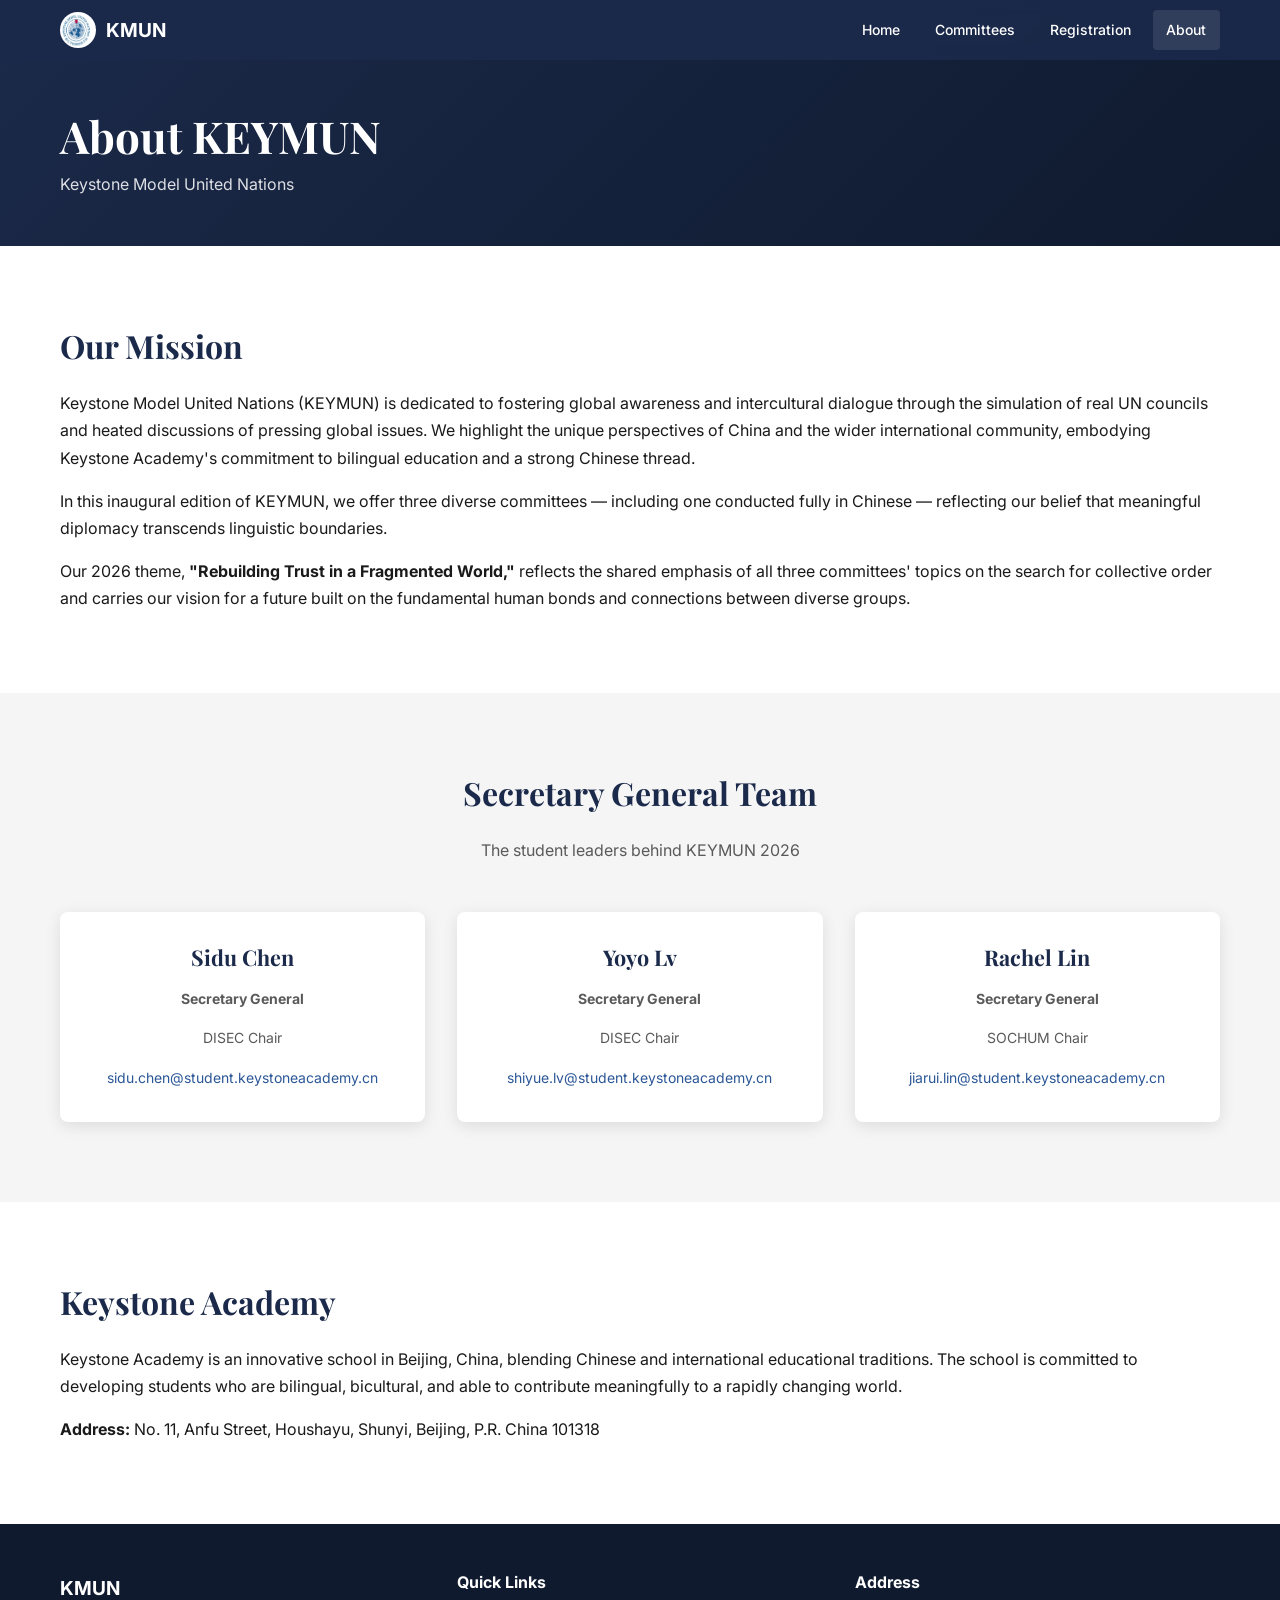
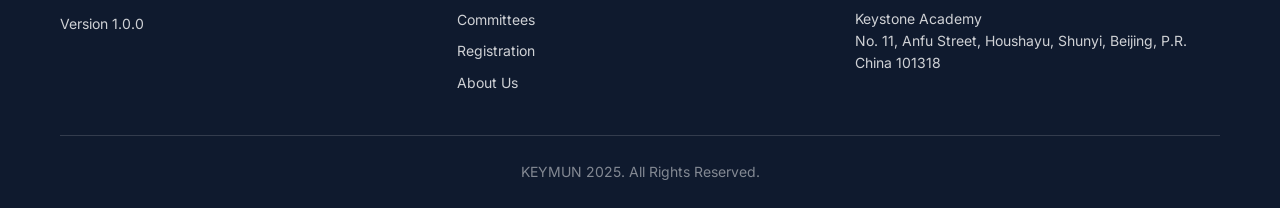
==== about.html @ 8ac54ffb "feat: build KEYMUN official website with all pages and assets Complete static website for Keystone M" ====
<!DOCTYPE html>
<html lang="en">
<head>
  <meta charset="UTF-8">
  <meta name="viewport" content="width=device-width, initial-scale=1.0">
  <meta name="description" content="About KEYMUN — Keystone Model United Nations. Learn about our mission, organizers, and Keystone Academy.">
  <title>About | KEYMUN</title>
  <link rel="icon" href="assets/images/keymun_logo.png">
  <link rel="preconnect" href="https://fonts.googleapis.com">
  <link rel="preconnect" href="https://fonts.gstatic.com" crossorigin>
  <link href="https://fonts.googleapis.com/css2?family=Inter:wght@400;500;600;700&family=Playfair+Display:wght@700&display=swap" rel="stylesheet">
  <link rel="stylesheet" href="css/variables.css">
  <link rel="stylesheet" href="css/reset.css">
  <link rel="stylesheet" href="css/base.css">
  <link rel="stylesheet" href="css/layout.css">
  <link rel="stylesheet" href="css/components.css">
  <link rel="stylesheet" href="css/responsive.css">
</head>
<body>

  <!-- Navbar -->
  <header class="nav">
    <div class="container nav__inner">
      <a href="index.html" class="nav__logo">
        <img src="assets/images/keymun_logo.png" alt="KEYMUN Logo">
        KMUN
      </a>
      <button class="nav__toggle" id="navToggle" aria-label="Toggle navigation">
        <span></span><span></span><span></span>
      </button>
      <nav class="nav__links" id="navLinks">
        <a href="index.html">Home</a>
        <a href="committees.html">Committees</a>
        <a href="registration.html">Registration</a>
        <a href="about.html" class="active">About</a>
      </nav>
    </div>
  </header>

  <!-- Page Header -->
  <section class="page-header">
    <div class="container">
      <h1>About KEYMUN</h1>
      <p>Keystone Model United Nations</p>
    </div>
  </section>

  <!-- Mission -->
  <section class="section">
    <div class="container">
      <div class="about-content">
        <h2>Our Mission</h2>
        <p>Keystone Model United Nations (KEYMUN) is dedicated to fostering global awareness and intercultural dialogue through the simulation of real UN councils and heated discussions of pressing global issues. We highlight the unique perspectives of China and the wider international community, embodying Keystone Academy's commitment to bilingual education and a strong Chinese thread.</p>
        <p>In this inaugural edition of KEYMUN, we offer three diverse committees — including one conducted fully in Chinese — reflecting our belief that meaningful diplomacy transcends linguistic boundaries.</p>
        <p>Our 2026 theme, <strong>"Rebuilding Trust in a Fragmented World,"</strong> reflects the shared emphasis of all three committees' topics on the search for collective order and carries our vision for a future built on the fundamental human bonds and connections between diverse groups.</p>
      </div>
    </div>
  </section>

  <!-- Secretary General Team -->
  <section class="section section--gray">
    <div class="container">
      <div class="section__header">
        <h2>Secretary General Team</h2>
        <p>The student leaders behind KEYMUN 2026</p>
      </div>
      <div class="grid grid--3col">
        <div class="card" style="text-align: center;">
          <h3>Sidu Chen</h3>
          <p><strong>Secretary General</strong></p>
          <p>DISEC Chair</p>
          <p style="margin-top: var(--space-sm);"><a href="mailto:sidu.chen@student.keystoneacademy.cn" style="color: var(--color-primary-light);">sidu.chen@student.keystoneacademy.cn</a></p>
        </div>
        <div class="card" style="text-align: center;">
          <h3>Yoyo Lv</h3>
          <p><strong>Secretary General</strong></p>
          <p>DISEC Chair</p>
          <p style="margin-top: var(--space-sm);"><a href="mailto:shiyue.lv@student.keystoneacademy.cn" style="color: var(--color-primary-light);">shiyue.lv@student.keystoneacademy.cn</a></p>
        </div>
        <div class="card" style="text-align: center;">
          <h3>Rachel Lin</h3>
          <p><strong>Secretary General</strong></p>
          <p>SOCHUM Chair</p>
          <p style="margin-top: var(--space-sm);"><a href="mailto:jiarui.lin@student.keystoneacademy.cn" style="color: var(--color-primary-light);">jiarui.lin@student.keystoneacademy.cn</a></p>
        </div>
      </div>
    </div>
  </section>

  <!-- Keystone Academy -->
  <section class="section">
    <div class="container">
      <div class="about-content">
        <h2>Keystone Academy</h2>
        <p>Keystone Academy is an innovative school in Beijing, China, blending Chinese and international educational traditions. The school is committed to developing students who are bilingual, bicultural, and able to contribute meaningfully to a rapidly changing world.</p>
        <p><strong>Address:</strong> No. 11, Anfu Street, Houshayu, Shunyi, Beijing, P.R. China 101318</p>
      </div>
    </div>
  </section>

  <!-- Footer -->
  <footer class="footer">
    <div class="container">
      <div class="footer__inner">
        <div class="footer__brand">
          <p class="footer__logo">KMUN</p>
          <p>Version 1.0.0</p>
        </div>
        <div class="footer__links">
          <h4>Quick Links</h4>
          <a href="committees.html">Committees</a>
          <a href="registration.html">Registration</a>
          <a href="about.html">About Us</a>
        </div>
        <div class="footer__address">
          <h4>Address</h4>
          <p>Keystone Academy<br>No. 11, Anfu Street, Houshayu, Shunyi, Beijing, P.R. China 101318</p>
        </div>
      </div>
      <div class="footer__bottom">
        <p>KEYMUN 2025. All Rights Reserved.</p>
      </div>
    </div>
  </footer>

  <script src="js/main.js"></script>
</body>
</html>
---- css/variables.css ----
:root {
  /* Colors */
  --color-primary: #1B2A4A;
  --color-primary-light: #2B5797;
  --color-primary-dark: #0F1A2E;
  --color-accent: #9B2335;
  --color-white: #FFFFFF;
  --color-off-white: #F5F5F5;
  --color-gray-100: #EDEDED;
  --color-gray-300: #BCBCBC;
  --color-gray-600: #5A5A5A;
  --color-text: #1A1A1A;
  --color-text-light: #5A5A5A;

  /* Typography */
  --font-heading: 'Playfair Display', Georgia, 'Times New Roman', serif;
  --font-body: 'Inter', -apple-system, BlinkMacSystemFont, 'Segoe UI', sans-serif;

  --fs-hero: clamp(2.2rem, 5vw, 3.5rem);
  --fs-h1: clamp(1.8rem, 3.5vw, 2.75rem);
  --fs-h2: clamp(1.5rem, 2.5vw, 2rem);
  --fs-h3: clamp(1.15rem, 2vw, 1.35rem);
  --fs-body: 1rem;
  --fs-small: 0.875rem;

  --lh-body: 1.7;
  --lh-heading: 1.25;

  /* Spacing */
  --space-xs: 0.5rem;
  --space-sm: 1rem;
  --space-md: 1.5rem;
  --space-lg: 2rem;
  --space-xl: 3rem;
  --space-2xl: 5rem;

  /* Layout */
  --container-max: 1200px;
  --container-padding: 1.25rem;

  /* Misc */
  --radius-sm: 4px;
  --radius-md: 8px;
  --shadow-sm: 0 1px 3px rgba(0, 0, 0, 0.08);
  --shadow-md: 0 4px 16px rgba(0, 0, 0, 0.1);
  --shadow-lg: 0 8px 30px rgba(0, 0, 0, 0.12);
  --transition: 0.25s ease;
}
---- css/base.css ----
body {
  font-family: var(--font-body);
  font-size: var(--fs-body);
  line-height: var(--lh-body);
  color: var(--color-text);
  background-color: var(--color-white);
}

h1, h2, h3, h4 {
  font-family: var(--font-heading);
  line-height: var(--lh-heading);
  color: var(--color-primary);
}

h1 { font-size: var(--fs-h1); }
h2 { font-size: var(--fs-h2); margin-bottom: var(--space-md); }
h3 { font-size: var(--fs-h3); margin-bottom: var(--space-sm); }

p {
  margin-bottom: var(--space-sm);
}

p:last-child {
  margin-bottom: 0;
}

a:hover {
  opacity: 0.85;
}

.container {
  width: 100%;
  max-width: var(--container-max);
  margin: 0 auto;
  padding: 0 var(--container-padding);
}
---- css/layout.css ----
.section {
  padding: var(--space-2xl) 0;
}

.section--dark {
  background-color: var(--color-primary);
  color: var(--color-white);
}

.section--dark h2,
.section--dark h3 {
  color: var(--color-white);
}

.section--gray {
  background-color: var(--color-off-white);
}

.section__header {
  text-align: center;
  margin-bottom: var(--space-xl);
}

.section__header p {
  color: var(--color-text-light);
  max-width: 700px;
  margin: var(--space-sm) auto 0;
}

.grid {
  display: grid;
  gap: var(--space-lg);
}

.grid--2col {
  grid-template-columns: 1fr;
}

.grid--3col {
  grid-template-columns: 1fr;
}

/* Hero */
.hero {
  background: linear-gradient(135deg, var(--color-primary) 0%, var(--color-primary-dark) 100%);
  color: var(--color-white);
  text-align: center;
  padding: calc(var(--space-2xl) + 60px) 0 var(--space-2xl);
  min-height: 70vh;
  display: flex;
  align-items: center;
}

.hero h1 {
  font-size: var(--fs-hero);
  color: var(--color-white);
  margin-bottom: var(--space-md);
}

.hero__theme {
  font-size: clamp(1.1rem, 2vw, 1.4rem);
  font-style: italic;
  opacity: 0.9;
  margin-bottom: var(--space-md);
  font-family: var(--font-heading);
}

.hero__info {
  font-size: var(--fs-body);
  opacity: 0.85;
  margin-bottom: var(--space-xs);
}

/* Page Header (for inner pages) */
.page-header {
  background: linear-gradient(135deg, var(--color-primary) 0%, var(--color-primary-dark) 100%);
  color: var(--color-white);
  padding: calc(var(--space-xl) + 60px) 0 var(--space-xl);
}

.page-header h1 {
  color: var(--color-white);
  margin-bottom: var(--space-xs);
}

.page-header p {
  opacity: 0.85;
}
---- css/components.css ----
/* ===== NAVBAR ===== */
.nav {
  position: fixed;
  top: 0;
  left: 0;
  width: 100%;
  z-index: 1000;
  background: rgba(27, 42, 74, 0.95);
  backdrop-filter: blur(8px);
  transition: background var(--transition);
}

.nav__inner {
  display: flex;
  align-items: center;
  justify-content: space-between;
  height: 60px;
}

.nav__logo {
  display: flex;
  align-items: center;
  gap: 0.6rem;
  font-weight: 700;
  font-size: 1.2rem;
  color: var(--color-white);
}

.nav__logo img {
  height: 36px;
  width: 36px;
  border-radius: 50%;
}

.nav__links {
  display: none;
  flex-direction: column;
  position: absolute;
  top: 60px;
  left: 0;
  width: 100%;
  background: var(--color-primary);
  padding: var(--space-sm) 0;
}

.nav__links.open {
  display: flex;
}

.nav__links a {
  color: var(--color-white);
  padding: var(--space-sm) var(--container-padding);
  font-size: var(--fs-small);
  font-weight: 500;
  transition: background var(--transition);
}

.nav__links a:hover,
.nav__links a.active {
  background: rgba(255, 255, 255, 0.1);
}

.nav__toggle {
  display: flex;
  flex-direction: column;
  gap: 5px;
  padding: 4px;
}

.nav__toggle span {
  display: block;
  width: 22px;
  height: 2px;
  background: var(--color-white);
  border-radius: 2px;
  transition: var(--transition);
}

/* ===== BUTTONS ===== */
.btn {
  display: inline-block;
  padding: 0.7rem 1.8rem;
  border-radius: var(--radius-sm);
  font-weight: 600;
  font-size: var(--fs-small);
  transition: all var(--transition);
  cursor: pointer;
  text-align: center;
}

.btn--primary {
  background: var(--color-primary-light);
  color: var(--color-white);
}

.btn--primary:hover {
  background: var(--color-primary);
  opacity: 1;
}

.btn--outline {
  background: transparent;
  color: var(--color-primary);
  border: 1.5px solid var(--color-gray-300);
}

.btn--outline:hover {
  border-color: var(--color-primary);
  opacity: 1;
}

.btn--accent {
  background: var(--color-accent);
  color: var(--color-white);
}

.btn--accent:hover {
  opacity: 0.9;
}

/* ===== CARDS ===== */
.card {
  background: var(--color-white);
  border-radius: var(--radius-md);
  box-shadow: var(--shadow-md);
  padding: var(--space-lg);
  transition: transform var(--transition), box-shadow var(--transition);
}

.card:hover {
  transform: translateY(-2px);
  box-shadow: var(--shadow-lg);
}

.card__tag {
  display: inline-block;
  padding: 0.25rem 0.75rem;
  background: var(--color-off-white);
  border-radius: 999px;
  font-size: 0.8rem;
  color: var(--color-text-light);
  margin-bottom: var(--space-sm);
}

.card h3 {
  color: var(--color-primary);
}

.card p {
  color: var(--color-text-light);
  font-size: var(--fs-small);
}

.card__actions {
  display: flex;
  gap: var(--space-sm);
  margin-top: var(--space-md);
  flex-wrap: wrap;
}

/* ===== WELCOME LETTER ===== */
.letter {
  max-width: 800px;
  margin: 0 auto;
  font-size: 1.05rem;
  line-height: 1.85;
}

.letter__salutation {
  font-style: italic;
  margin-bottom: var(--space-md);
}

.letter__closing {
  margin-top: var(--space-lg);
  font-style: italic;
}

/* ===== CONTACT LIST ===== */
.contact-list {
  display: grid;
  grid-template-columns: 1fr;
  gap: var(--space-md);
  margin-top: var(--space-lg);
}

.contact-item {
  text-align: center;
}

.contact-item__name {
  font-weight: 600;
  color: var(--color-primary);
  margin-bottom: 0.25rem;
}

.contact-item__email a {
  color: var(--color-primary-light);
  font-size: var(--fs-small);
  word-break: break-all;
}

.contact-item__email a:hover {
  text-decoration: underline;
  opacity: 1;
}

/* ===== COMMITTEE DETAIL ===== */
.committee-info {
  display: grid;
  grid-template-columns: 1fr;
  gap: var(--space-sm);
  margin-bottom: var(--space-lg);
  padding: var(--space-md);
  background: var(--color-off-white);
  border-radius: var(--radius-md);
}

.committee-info dt {
  font-weight: 600;
  color: var(--color-primary);
  font-size: var(--fs-small);
  text-transform: uppercase;
  letter-spacing: 0.05em;
}

.committee-info dd {
  margin-bottom: var(--space-sm);
}

.committee-info dd:last-child {
  margin-bottom: 0;
}

.pdf-embed {
  width: 100%;
  height: 80vh;
  min-height: 500px;
  border: 1px solid var(--color-gray-100);
  border-radius: var(--radius-md);
}

.pdf-fallback {
  margin-top: var(--space-sm);
  font-size: var(--fs-small);
  color: var(--color-text-light);
}

.pdf-fallback a {
  color: var(--color-primary-light);
  font-weight: 600;
}

.pdf-fallback a:hover {
  text-decoration: underline;
  opacity: 1;
}

/* ===== FOOTER ===== */
.footer {
  background: var(--color-primary-dark);
  color: rgba(255, 255, 255, 0.8);
  padding: var(--space-xl) 0 var(--space-md);
}

.footer__inner {
  display: grid;
  grid-template-columns: 1fr;
  gap: var(--space-lg);
  padding-bottom: var(--space-lg);
  border-bottom: 1px solid rgba(255, 255, 255, 0.15);
}

.footer__brand {
  font-size: var(--fs-small);
}

.footer__logo {
  font-weight: 700;
  font-size: 1.2rem;
  color: var(--color-white);
  margin-bottom: var(--space-xs);
}

.footer h4 {
  color: var(--color-white);
  font-family: var(--font-body);
  font-size: var(--fs-body);
  margin-bottom: var(--space-sm);
}

.footer__links a {
  display: block;
  margin-bottom: var(--space-xs);
  font-size: var(--fs-small);
  transition: color var(--transition);
}

.footer__links a:hover {
  color: var(--color-white);
  opacity: 1;
}

.footer__address p {
  font-size: var(--fs-small);
  line-height: 1.6;
}

.footer__bottom {
  text-align: center;
  padding-top: var(--space-md);
  font-size: var(--fs-small);
  opacity: 0.6;
}

/* ===== TOAST ===== */
.toast {
  position: fixed;
  bottom: 2rem;
  left: 50%;
  transform: translateX(-50%) translateY(100px);
  background: var(--color-primary);
  color: var(--color-white);
  padding: 0.75rem 1.5rem;
  border-radius: var(--radius-md);
  font-size: var(--fs-small);
  opacity: 0;
  transition: all 0.3s ease;
  z-index: 9999;
  pointer-events: none;
}

.toast.show {
  opacity: 1;
  transform: translateX(-50%) translateY(0);
}
---- css/responsive.css ----
/* Tablet: 768px+ */
@media (min-width: 768px) {
  .nav__links {
    display: flex;
    flex-direction: row;
    position: static;
    width: auto;
    background: none;
    padding: 0;
    gap: var(--space-xs);
  }

  .nav__links a {
    padding: 0.5rem 0.85rem;
    border-radius: var(--radius-sm);
  }

  .nav__toggle {
    display: none;
  }

  .grid--2col {
    grid-template-columns: repeat(2, 1fr);
  }

  .grid--3col {
    grid-template-columns: repeat(2, 1fr);
  }

  .contact-list {
    grid-template-columns: repeat(3, 1fr);
  }

  .committee-info {
    grid-template-columns: repeat(2, 1fr);
  }

  .footer__inner {
    grid-template-columns: repeat(3, 1fr);
  }
}

/* Desktop: 1024px+ */
@media (min-width: 1024px) {
  .grid--3col {
    grid-template-columns: repeat(3, 1fr);
  }

  .section {
    padding: var(--space-2xl) 0;
  }

  .hero {
    min-height: 75vh;
  }
}
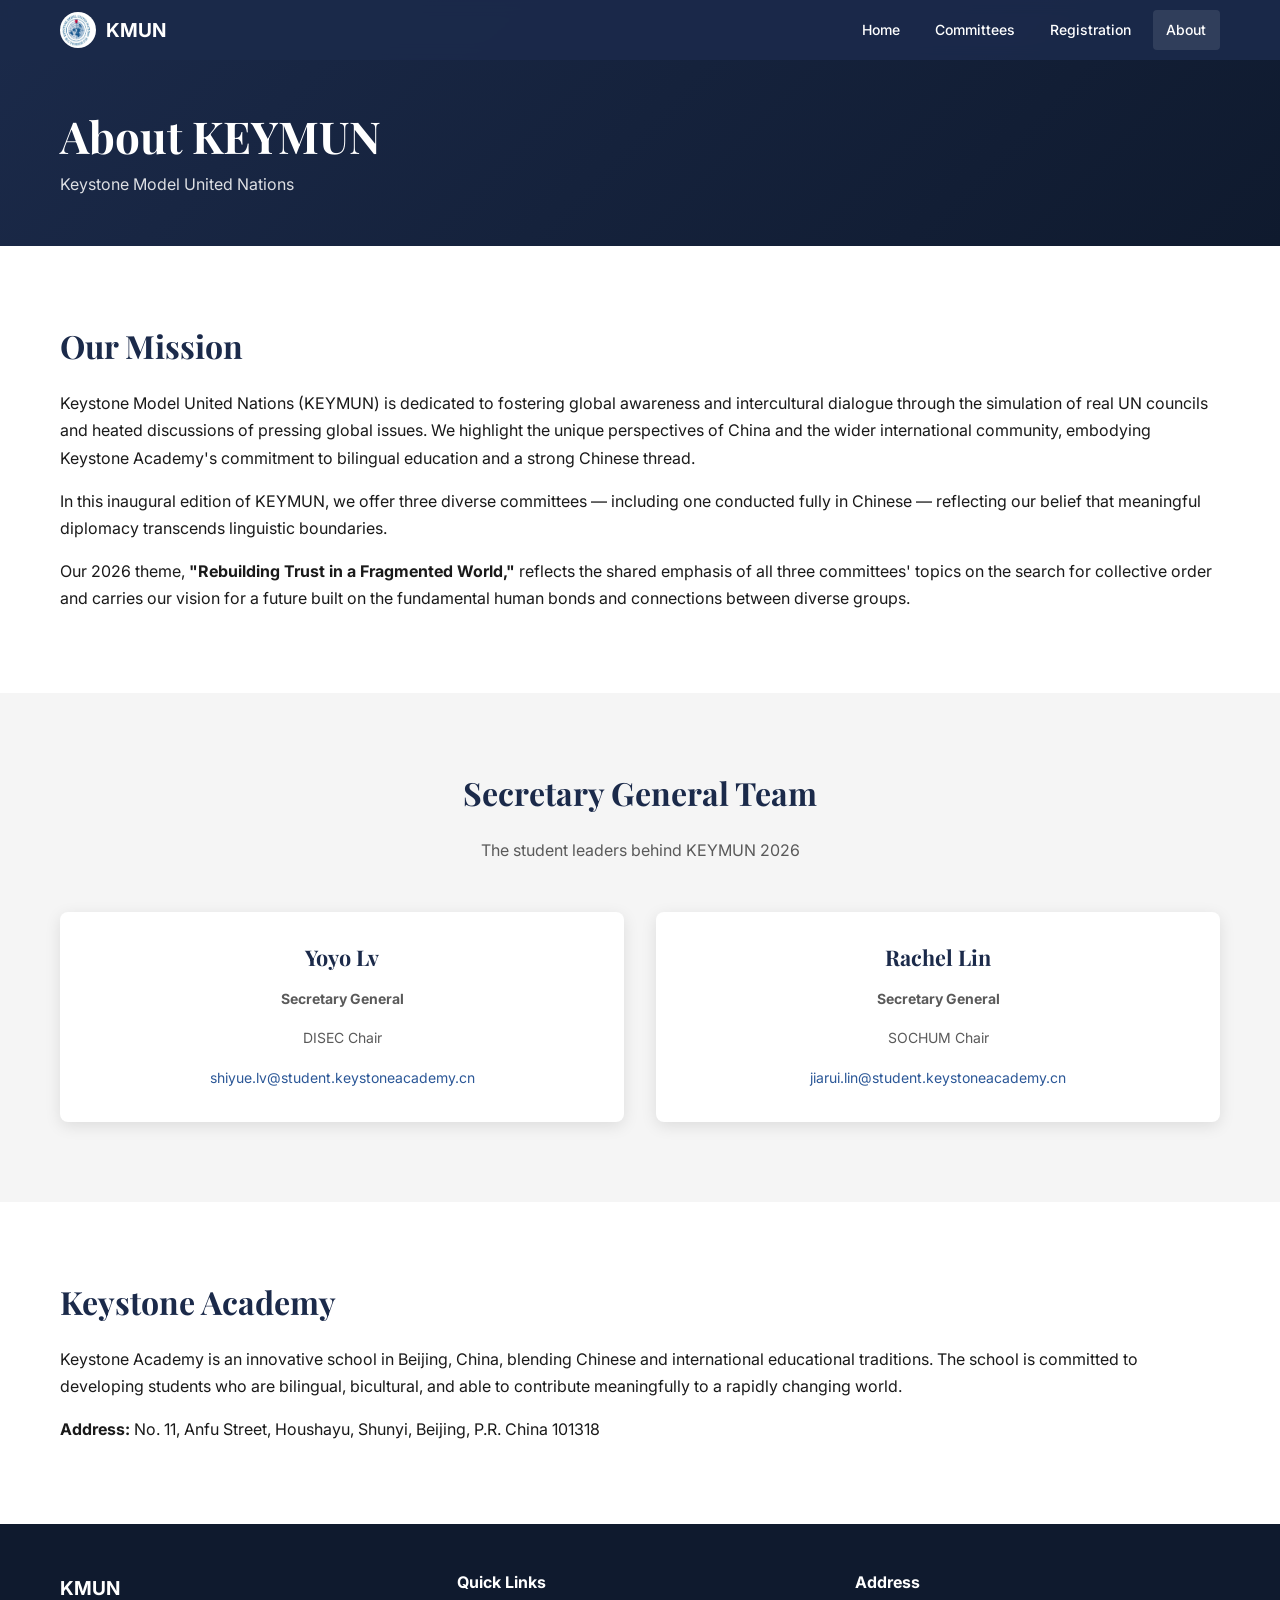
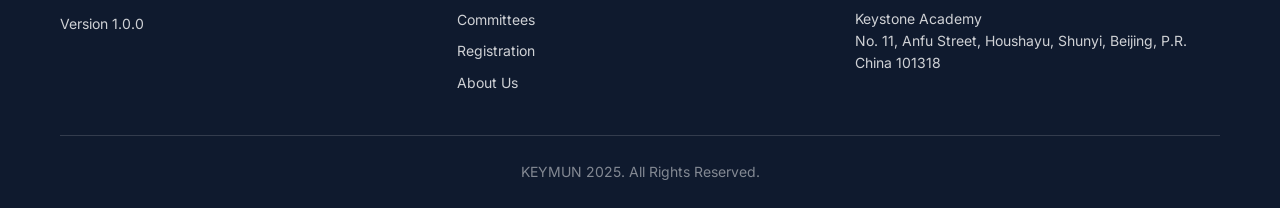
==== commit eb93485a: "update" ====
--- a/about.html
+++ b/about.html
@@ -64,13 +64,7 @@
         <h2>Secretary General Team</h2>
         <p>The student leaders behind KEYMUN 2026</p>
       </div>
-      <div class="grid grid--3col">
-        <div class="card" style="text-align: center;">
-          <h3>Sidu Chen</h3>
-          <p><strong>Secretary General</strong></p>
-          <p>DISEC Chair</p>
-          <p style="margin-top: var(--space-sm);"><a href="mailto:sidu.chen@student.keystoneacademy.cn" style="color: var(--color-primary-light);">sidu.chen@student.keystoneacademy.cn</a></p>
-        </div>
+      <div class="grid grid--2col">
         <div class="card" style="text-align: center;">
           <h3>Yoyo Lv</h3>
           <p><strong>Secretary General</strong></p>
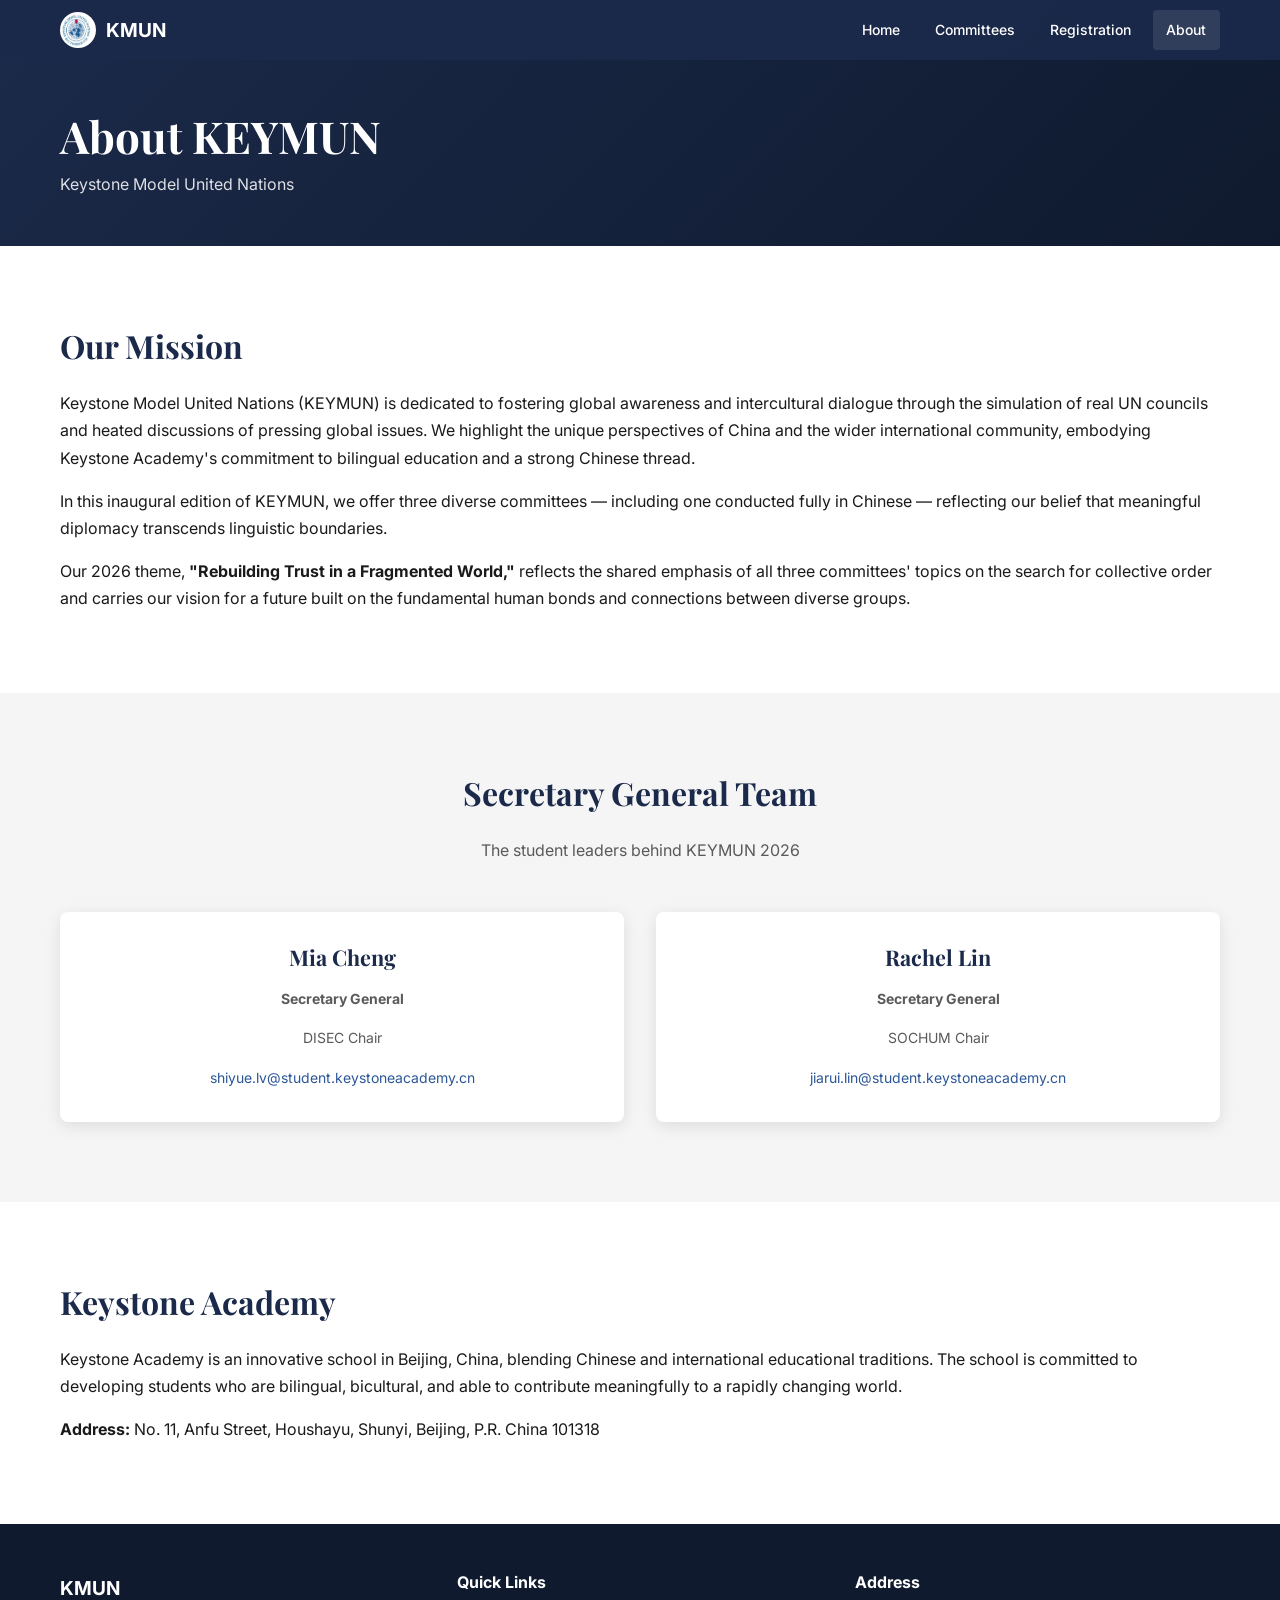
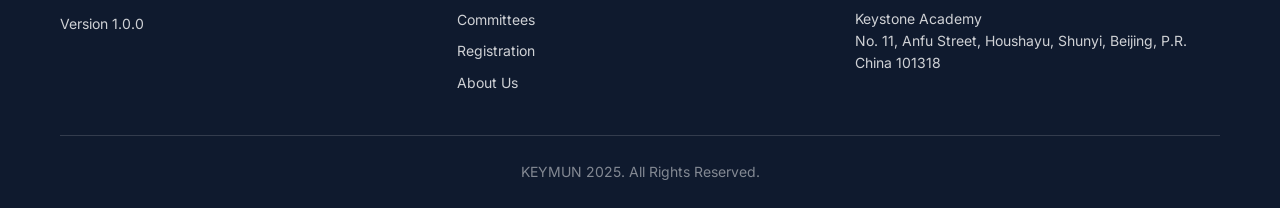
==== commit 1ed303f6: "update 2" ====
--- a/about.html
+++ b/about.html
@@ -66,7 +66,7 @@
       </div>
       <div class="grid grid--2col">
         <div class="card" style="text-align: center;">
-          <h3>Yoyo Lv</h3>
+          <h3>Mia Cheng</h3>
           <p><strong>Secretary General</strong></p>
           <p>DISEC Chair</p>
           <p style="margin-top: var(--space-sm);"><a href="mailto:shiyue.lv@student.keystoneacademy.cn" style="color: var(--color-primary-light);">shiyue.lv@student.keystoneacademy.cn</a></p>
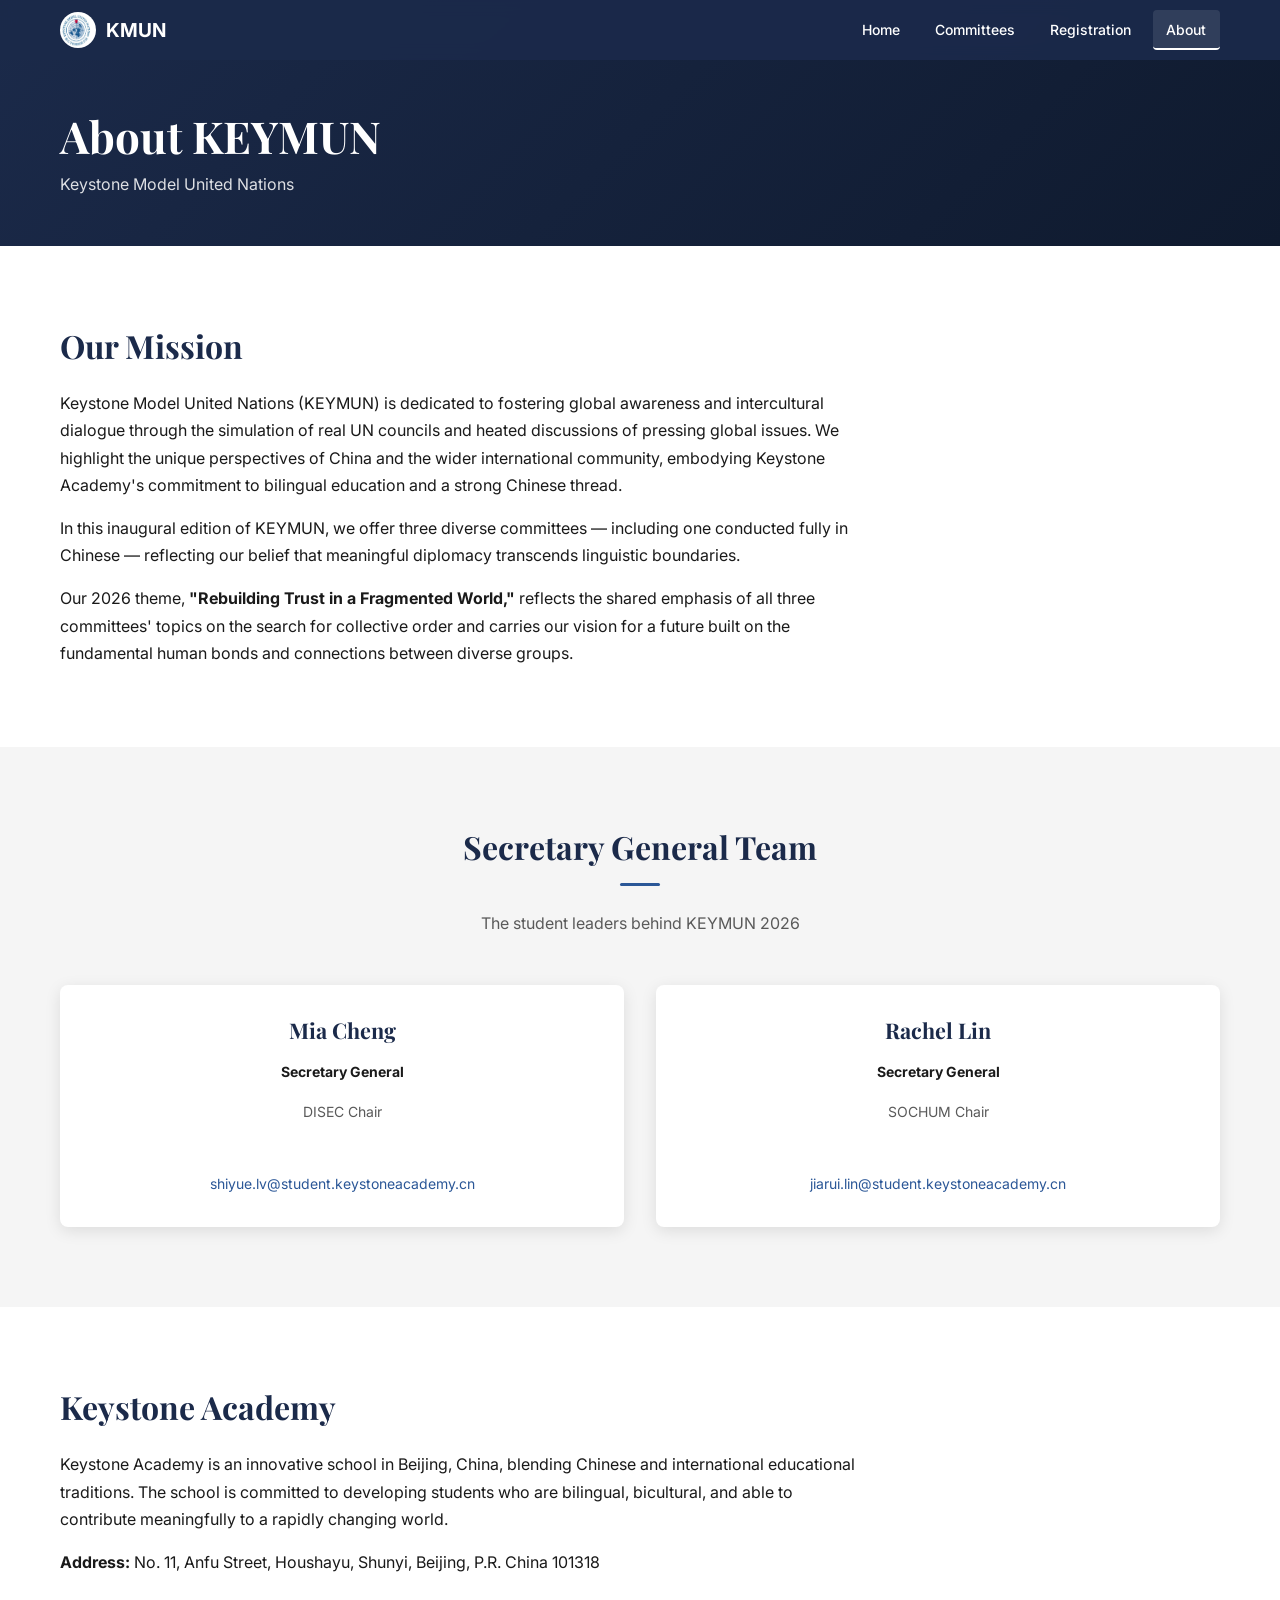
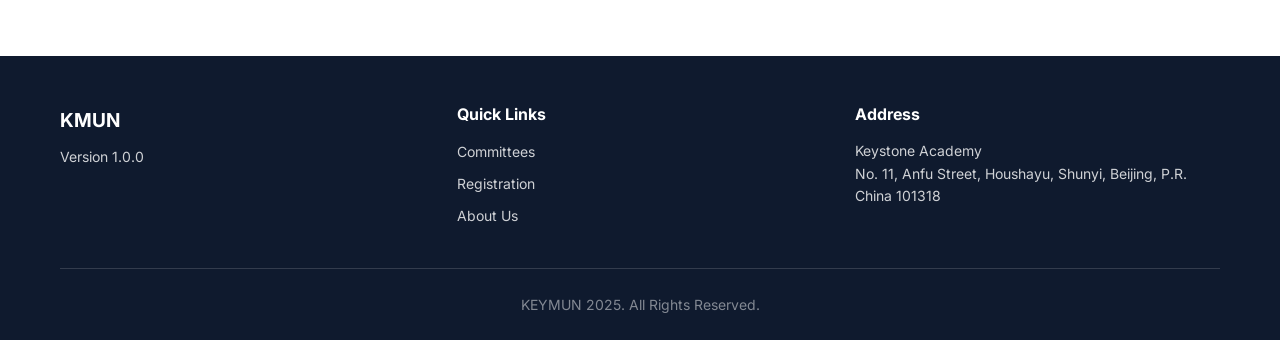
==== commit f7843b83: "style: improve typography, consistency, and visual polish across all pages - Add nav active state un" ====
--- a/about.html
+++ b/about.html
@@ -65,17 +65,17 @@
         <p>The student leaders behind KEYMUN 2026</p>
       </div>
       <div class="grid grid--2col">
-        <div class="card" style="text-align: center;">
+        <div class="card card--centered">
           <h3>Mia Cheng</h3>
           <p><strong>Secretary General</strong></p>
           <p>DISEC Chair</p>
-          <p style="margin-top: var(--space-sm);"><a href="mailto:shiyue.lv@student.keystoneacademy.cn" style="color: var(--color-primary-light);">shiyue.lv@student.keystoneacademy.cn</a></p>
+          <p class="mt-xl"><a href="mailto:shiyue.lv@student.keystoneacademy.cn" class="card__email">shiyue.lv@student.keystoneacademy.cn</a></p>
         </div>
-        <div class="card" style="text-align: center;">
+        <div class="card card--centered">
           <h3>Rachel Lin</h3>
           <p><strong>Secretary General</strong></p>
           <p>SOCHUM Chair</p>
-          <p style="margin-top: var(--space-sm);"><a href="mailto:jiarui.lin@student.keystoneacademy.cn" style="color: var(--color-primary-light);">jiarui.lin@student.keystoneacademy.cn</a></p>
+          <p class="mt-xl"><a href="mailto:jiarui.lin@student.keystoneacademy.cn" class="card__email">jiarui.lin@student.keystoneacademy.cn</a></p>
         </div>
       </div>
     </div>
--- a/css/variables.css
+++ b/css/variables.css
@@ -40,6 +40,7 @@
 
   /* Misc */
   --radius-sm: 4px;
+  --radius-btn: 6px;
   --radius-md: 8px;
   --shadow-sm: 0 1px 3px rgba(0, 0, 0, 0.08);
   --shadow-md: 0 4px 16px rgba(0, 0, 0, 0.1);
--- a/css/layout.css
+++ b/css/layout.css
@@ -19,6 +19,25 @@
 .section__header {
   text-align: center;
   margin-bottom: var(--space-xl);
+}
+
+.section__header h2::after {
+  content: '';
+  display: block;
+  width: 40px;
+  height: 3px;
+  background: var(--color-primary-light);
+  margin: var(--space-sm) auto 0;
+  border-radius: 2px;
+}
+
+.section--dark .section__header h2::after,
+.section--gray .section__header h2::after {
+  background: var(--color-white);
+}
+
+.section--gray .section__header h2::after {
+  background: var(--color-primary-light);
 }
 
 .section__header p {
@@ -49,6 +68,22 @@
   min-height: 70vh;
   display: flex;
   align-items: center;
+}
+
+.hero__logo {
+  width: 100px;
+  height: 100px;
+  margin: 0 auto var(--space-lg);
+  border-radius: 50%;
+  overflow: hidden;
+  background: rgba(255, 255, 255, 0.1);
+  padding: 8px;
+}
+
+.hero__logo img {
+  width: 100%;
+  height: 100%;
+  object-fit: contain;
 }
 
 .hero h1 {
--- a/css/components.css
+++ b/css/components.css
@@ -55,9 +55,14 @@
   transition: background var(--transition);
 }
 
-.nav__links a:hover,
+.nav__links a:hover {
+  background: rgba(255, 255, 255, 0.1);
+}
+
 .nav__links a.active {
   background: rgba(255, 255, 255, 0.1);
+  border-bottom: 2px solid var(--color-white);
+  padding-bottom: calc(0.5rem - 2px);
 }
 
 .nav__toggle {
@@ -80,7 +85,7 @@
 .btn {
   display: inline-block;
   padding: 0.7rem 1.8rem;
-  border-radius: var(--radius-sm);
+  border-radius: var(--radius-btn);
   font-weight: 600;
   font-size: var(--fs-small);
   transition: all var(--transition);
@@ -151,6 +156,10 @@
   font-size: var(--fs-small);
 }
 
+.card p strong {
+  color: var(--color-text);
+}
+
 .card__actions {
   display: flex;
   gap: var(--space-sm);
@@ -167,12 +176,15 @@
 }
 
 .letter__salutation {
+  font-family: var(--font-heading);
   font-style: italic;
+  font-size: 1.15rem;
   margin-bottom: var(--space-md);
 }
 
 .letter__closing {
   margin-top: var(--space-lg);
+  font-family: var(--font-heading);
   font-style: italic;
 }
 
@@ -334,3 +346,26 @@
   opacity: 1;
   transform: translateX(-50%) translateY(0);
 }
+
+/* ===== ABOUT CONTENT ===== */
+.about-content {
+  max-width: 800px;
+}
+
+/* ===== UTILITY ===== */
+.card--centered {
+  text-align: center;
+}
+
+.card__email {
+  color: var(--color-primary-light);
+}
+
+.card__email:hover {
+  text-decoration: underline;
+  opacity: 1;
+}
+
+.mt-xl {
+  margin-top: var(--space-xl);
+}
